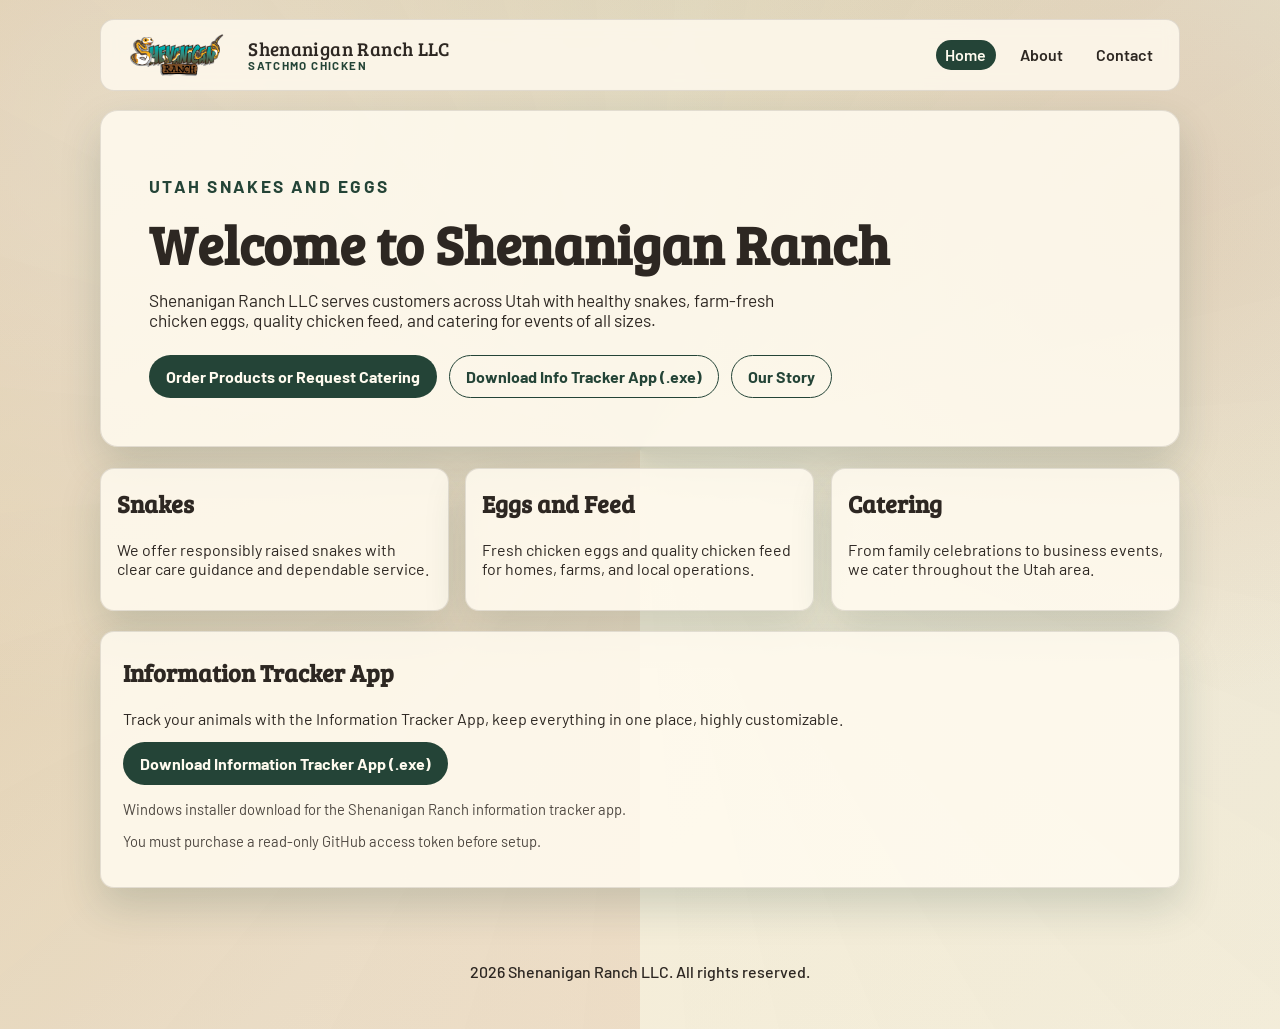
==== index.html @ bfd7d0cb "first commit" ====
<!DOCTYPE html>
<html lang="en">
  <head>
    <meta charset="UTF-8" />
    <meta name="viewport" content="width=device-width, initial-scale=1.0" />
    <meta
      name="description"
      content="Shenanigan Ranch LLC sells snakes, chicken eggs, chicken feed, provides catering, and offers an information tracker app in Utah."
    />
    <title>Shenanigan Ranch | Home</title>
    <link rel="preconnect" href="https://fonts.googleapis.com" />
    <link rel="preconnect" href="https://fonts.gstatic.com" crossorigin />
    <link
      href="https://fonts.googleapis.com/css2?family=Barlow:wght@400;500;700&family=Bree+Serif&display=swap"
      rel="stylesheet"
    />
    <link rel="icon" type="image/png" href="assets/favicon.png" />
    <link rel="stylesheet" href="css/style.css" />
  </head>
  <body>
    <div class="page-glow" aria-hidden="true"></div>
    <header class="site-header">
      <a class="brand" href="index.html" aria-label="Shenanigan Ranch home page">
        <img src="assets/banner.png" alt="Shenanigan Ranch logo banner" class="brand-logo" />
        <span class="brand-copy">
          <span class="brand-text">Shenanigan Ranch LLC</span>
          <span class="brand-slogan">Satchmo Chicken</span>
        </span>
      </a>
      <button class="menu-toggle" type="button" aria-expanded="false" aria-controls="main-nav">
        Menu
      </button>
      <nav id="main-nav" class="site-nav" aria-label="Main navigation">
        <a class="active" href="index.html">Home</a>
        <a href="about.html">About</a>
        <a href="contact.html">Contact</a>
      </nav>
    </header>

    <main>
      <section class="hero">
        <p class="eyebrow">Utah Snakes and Eggs</p>
        <h1>Welcome to Shenanigan Ranch</h1>
        <p>
          Shenanigan Ranch LLC serves customers across Utah with healthy snakes, farm-fresh
          chicken eggs, quality chicken feed, and catering for events of all sizes.
        </p>
        <div class="hero-actions">
          <a class="btn btn-primary" href="contact.html">Order Products or Request Catering</a>
          <a class="btn btn-secondary" href="downloads/ShenaniganRanchInstaller.exe" download>Download Info Tracker App (.exe)</a>
          <a class="btn btn-secondary" href="about.html">Our Story</a>
        </div>
      </section>

      <section class="cards" aria-label="Ranch highlights">
        <article class="card">
          <h2>Snakes</h2>
          <p>We offer responsibly raised snakes with clear care guidance and dependable service.</p>
        </article>
        <article class="card">
          <h2>Eggs and Feed</h2>
          <p>Fresh chicken eggs and quality chicken feed for homes, farms, and local operations.</p>
        </article>
        <article class="card">
          <h2>Catering</h2>
          <p>From family celebrations to business events, we cater throughout the Utah area.</p>
        </article>
      </section>

      <section class="app-download" aria-label="Information tracker app download">
        <h2>Information Tracker App</h2>
        <p>
          Track your animals with the Information Tracker App, keep everything in one place, highly customizable.
        </p>
        <a class="btn btn-primary" href="downloads/ShenaniganRanchInstaller.exe" download>
          Download Information Tracker App (.exe)
        </a>
        <p class="small-note">Windows installer download for the Shenanigan Ranch information tracker app.</p>
        <p class="small-note">You must purchase a read-only GitHub access token before setup.</p>
      </section>
    </main>

    <footer class="site-footer">
      <p>
        <span id="year"></span> Shenanigan Ranch LLC. All rights reserved.
      </p>
    </footer>

    <script src="js/main.js"></script>
  </body>
</html>
---- css/style.css ----
:root {
  --sand: #f3ecd7;
  --clay: #c27a53;
  --pine: #244437;
  --cream: #fffbef;
  --charcoal: #2d2722;
  --card: rgba(255, 251, 239, 0.86);
  --line: rgba(45, 39, 34, 0.12);
  --radius: 14px;
  --shadow: 0 18px 40px rgba(36, 68, 55, 0.18);
}

* {
  box-sizing: border-box;
}

body {
  margin: 0;
  min-height: 100vh;
  color: var(--charcoal);
  font-family: "Barlow", sans-serif;
  background:
    radial-gradient(circle at 10% 12%, rgba(255, 255, 255, 0.35), transparent 42%),
    radial-gradient(circle at 90% 20%, rgba(194, 122, 83, 0.18), transparent 35%),
    linear-gradient(135deg, #ecd8b5 0%, #f3ecd7 55%, #f7f0dd 100%);
}

.page-glow {
  position: fixed;
  inset: -30vmax;
  background: conic-gradient(from 180deg at 50% 50%, rgba(194, 122, 83, 0.14), rgba(36, 68, 55, 0.08), rgba(255, 255, 255, 0));
  pointer-events: none;
  animation: spin 30s linear infinite;
  z-index: -1;
}

.site-header {
  width: min(1080px, 92vw);
  margin: 1.2rem auto 0;
  padding: 0.8rem 1rem;
  border: 1px solid var(--line);
  border-radius: var(--radius);
  background: rgba(255, 251, 239, 0.82);
  backdrop-filter: blur(8px);
  display: flex;
  align-items: center;
  justify-content: space-between;
  gap: 1rem;
}

.brand {
  text-decoration: none;
  color: inherit;
  display: inline-flex;
  align-items: center;
  gap: 0.7rem;
}

.brand-copy {
  display: inline-flex;
  flex-direction: column;
  line-height: 1.1;
}

.brand-logo {
  width: 120px;
  height: 44px;
  object-fit: contain;
}

.brand-text {
  font-family: "Bree Serif", serif;
  font-size: 1.2rem;
  letter-spacing: 0.02em;
}

.brand-slogan {
  font-size: 0.72rem;
  text-transform: uppercase;
  letter-spacing: 0.12em;
  color: var(--pine);
  font-weight: 700;
}

.site-nav {
  display: flex;
  gap: 0.9rem;
}

.site-nav a {
  text-decoration: none;
  color: var(--charcoal);
  font-weight: 600;
  padding: 0.35rem 0.6rem;
  border-radius: 999px;
}

.site-nav a.active,
.site-nav a:hover,
.site-nav a:focus-visible {
  background: var(--pine);
  color: var(--cream);
}

.menu-toggle {
  display: none;
  border: 0;
  border-radius: 999px;
  padding: 0.5rem 0.85rem;
  background: var(--pine);
  color: var(--cream);
  font: inherit;
  font-weight: 600;
  cursor: pointer;
}

main {
  width: min(1080px, 92vw);
  margin: 0 auto;
  padding: 1.2rem 0 2.8rem;
}

.hero,
.page-intro {
  padding: 3rem clamp(1rem, 4vw, 3rem);
  border: 1px solid var(--line);
  border-radius: calc(var(--radius) + 4px);
  background: var(--card);
  box-shadow: var(--shadow);
  animation: liftIn 0.65s ease-out both;
}

.eyebrow {
  text-transform: uppercase;
  letter-spacing: 0.14em;
  font-weight: 700;
  color: var(--pine);
  font-size: 0.78rem;
}

h1,
h2 {
  font-family: "Bree Serif", serif;
  margin-top: 0.1rem;
}

.hero h1,
.page-intro h1 {
  font-size: clamp(2rem, 5vw, 3.4rem);
  line-height: 1.08;
  margin-bottom: 0.85rem;
}

.hero p,
.page-intro p {
  max-width: 66ch;
  font-size: 1.08rem;
}

.hero-actions {
  margin-top: 1.6rem;
  display: flex;
  gap: 0.75rem;
  flex-wrap: wrap;
}

.btn {
  text-decoration: none;
  border: 1px solid transparent;
  padding: 0.68rem 1rem;
  border-radius: 999px;
  font-weight: 700;
  display: inline-flex;
  align-items: center;
  justify-content: center;
  cursor: pointer;
}

.btn-primary {
  background: var(--pine);
  color: var(--cream);
}

.btn-secondary {
  background: transparent;
  border-color: var(--pine);
  color: var(--pine);
}

.cards,
.content-grid,
.contact-layout {
  margin-top: 1.3rem;
  display: grid;
  gap: 1rem;
}

.cards {
  grid-template-columns: repeat(3, minmax(0, 1fr));
}

.card,
.content-grid article,
.contact-form,
.contact-card {
  background: var(--card);
  border: 1px solid var(--line);
  border-radius: var(--radius);
  padding: 1rem;
  box-shadow: var(--shadow);
  animation: liftIn 0.7s ease-out both;
}

.app-download {
  margin-top: 1.3rem;
  background: var(--card);
  border: 1px solid var(--line);
  border-radius: var(--radius);
  padding: 1.4rem;
  box-shadow: var(--shadow);
  animation: liftIn 0.7s ease-out both;
}

.app-download p {
  margin-bottom: 0.9rem;
}

.content-grid {
  grid-template-columns: repeat(2, minmax(0, 1fr));
}

.contact-layout {
  grid-template-columns: 1.5fr 1fr;
  align-items: start;
}

.contact-form {
  display: grid;
  gap: 0.58rem;
}

label {
  font-weight: 700;
}

input,
textarea {
  width: 100%;
  border: 1px solid rgba(36, 68, 55, 0.26);
  border-radius: 10px;
  padding: 0.62rem;
  font: inherit;
  background: #fffdf4;
}

.small-note {
  font-size: 0.92rem;
  opacity: 0.84;
}

.site-footer {
  width: min(1080px, 92vw);
  margin: 0 auto 1.2rem;
  padding: 0.8rem 0;
  text-align: center;
  font-weight: 500;
}

@keyframes liftIn {
  from {
    opacity: 0;
    transform: translateY(12px) scale(0.99);
  }
  to {
    opacity: 1;
    transform: translateY(0) scale(1);
  }
}

@keyframes spin {
  from {
    transform: rotate(0deg);
  }
  to {
    transform: rotate(360deg);
  }
}

@media (max-width: 860px) {
  .cards,
  .content-grid,
  .contact-layout {
    grid-template-columns: 1fr;
  }

  .menu-toggle {
    display: inline-flex;
  }

  .site-nav {
    position: absolute;
    top: 82px;
    right: 4vw;
    left: 4vw;
    background: rgba(255, 251, 239, 0.97);
    border: 1px solid var(--line);
    border-radius: var(--radius);
    box-shadow: var(--shadow);
    padding: 0.7rem;
    display: none;
    flex-direction: column;
  }

  .site-nav.open {
    display: flex;
  }
}
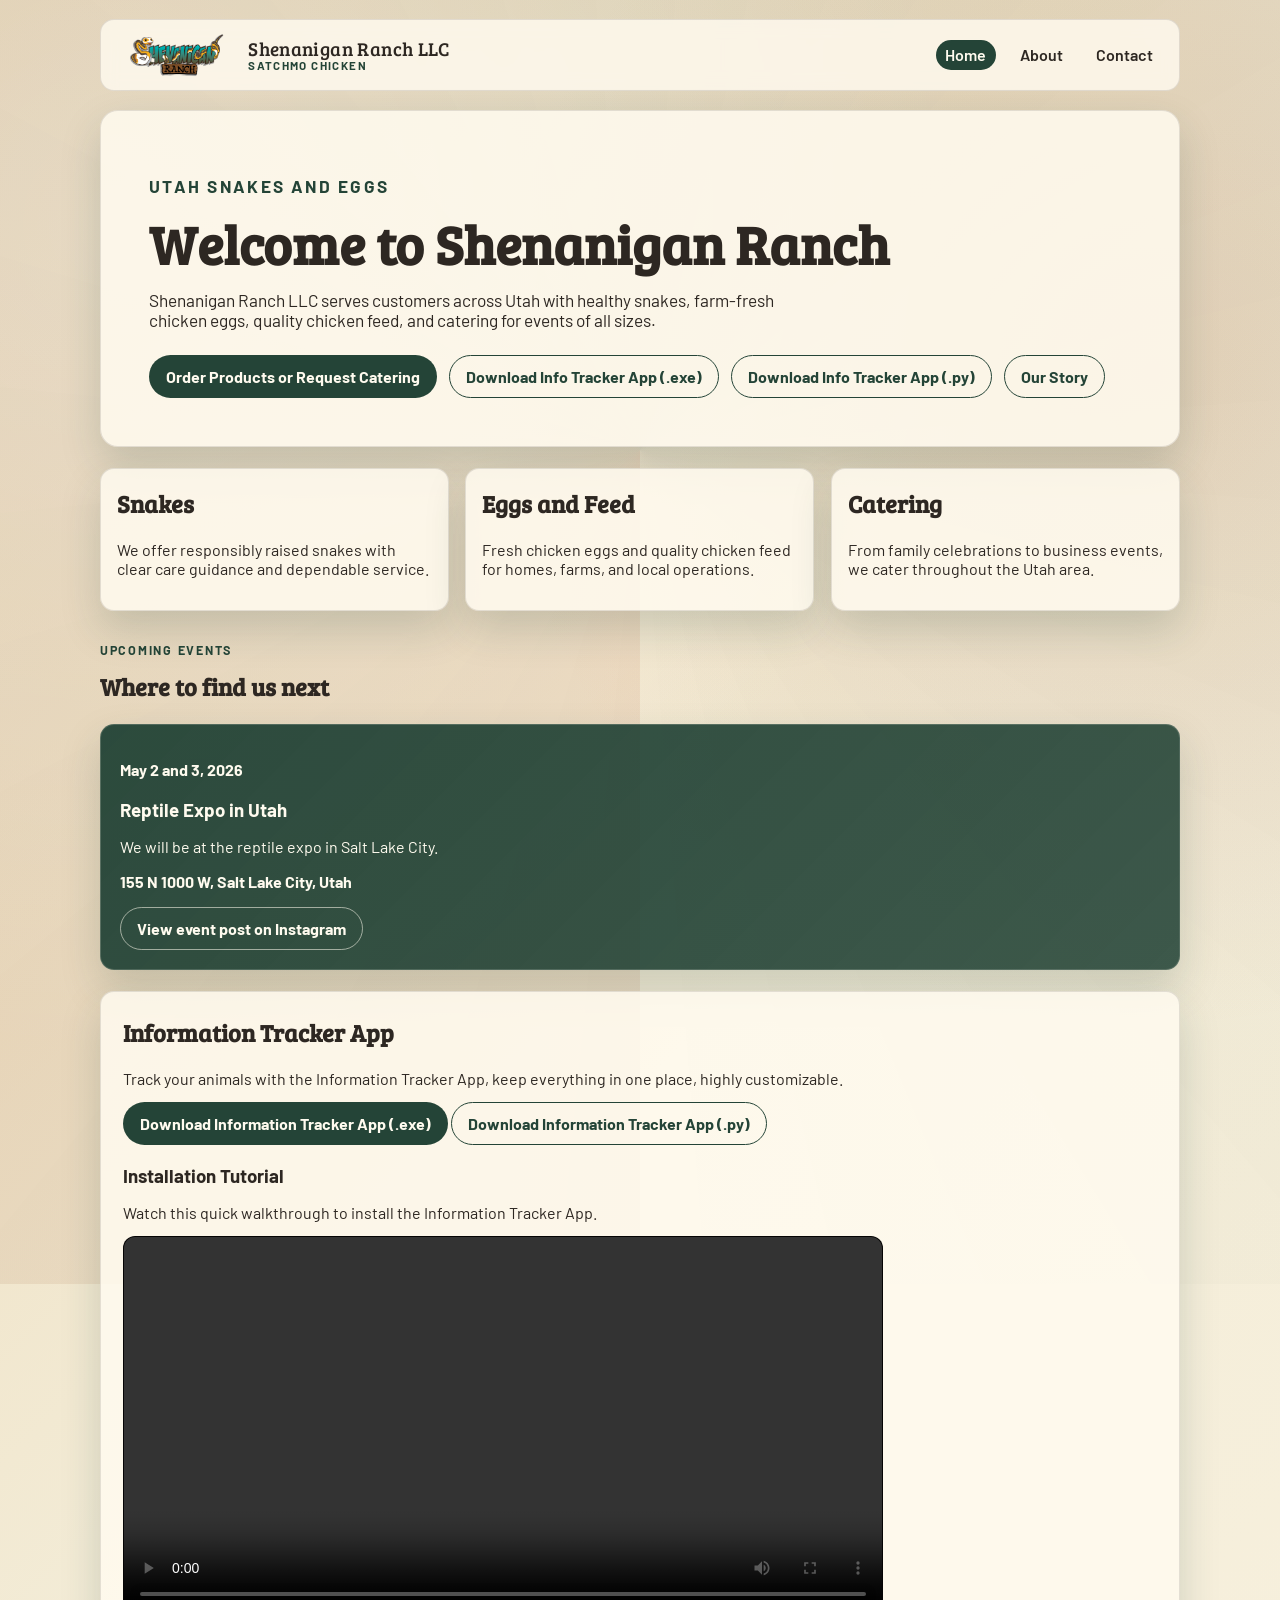
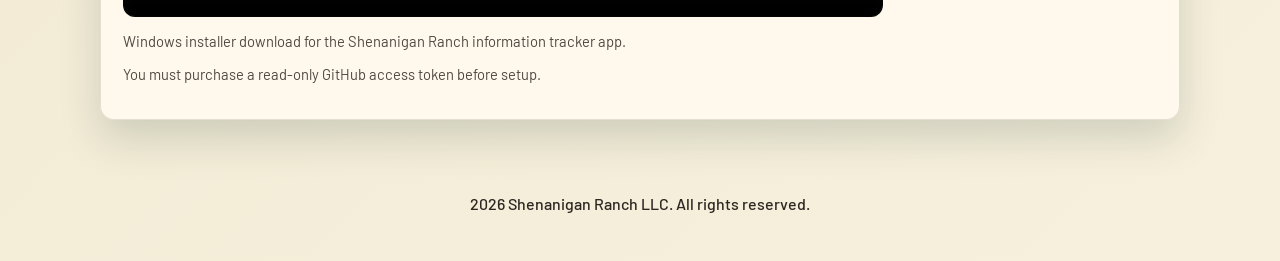
==== commit 8ac42d6b: "added tutorial video" ====
--- a/index.html
+++ b/index.html
@@ -47,7 +47,8 @@
         </p>
         <div class="hero-actions">
           <a class="btn btn-primary" href="contact.html">Order Products or Request Catering</a>
-          <a class="btn btn-secondary" href="downloads/ShenaniganRanchInstaller.exe" download>Download Info Tracker App (.exe)</a>
+          <a class="btn btn-secondary" href="https://github.com/shenanigan-ranch/information-tracker-installer/releases/latest/download/ShenaniganRanchInstaller.exe" download>Download Info Tracker App (.exe)</a>
+          <a class="btn btn-secondary" href="https://github.com/shenanigan-ranch/information-tracker-installer/releases/latest/download/installer.py" download>Download Info Tracker App (.py)</a>
           <a class="btn btn-secondary" href="about.html">Our Story</a>
         </div>
       </section>
@@ -67,14 +68,46 @@
         </article>
       </section>
 
+      <section class="events-section" aria-label="Upcoming events">
+        <div class="events-header">
+          <p class="eyebrow">Upcoming Events</p>
+          <h2>Where to find us next</h2>
+        </div>
+        <article class="event-card">
+          <p class="event-date">May 2 and 3, 2026</p>
+          <h3>Reptile Expo in Utah</h3>
+          <p>We will be at the reptile expo in Salt Lake City.</p>
+          <p class="event-location">155 N 1000 W, Salt Lake City, Utah</p>
+          <a
+            class="btn btn-secondary"
+            href="https://www.instagram.com/p/DXA5m6sjq0T/?utm_source=ig_web_copy_link&igsh=MzRlODBiNWFlZA=="
+            target="_blank"
+            rel="noreferrer"
+          >
+            View event post on Instagram
+          </a>
+        </article>
+      </section>
+
       <section class="app-download" aria-label="Information tracker app download">
         <h2>Information Tracker App</h2>
         <p>
           Track your animals with the Information Tracker App, keep everything in one place, highly customizable.
         </p>
-        <a class="btn btn-primary" href="downloads/ShenaniganRanchInstaller.exe" download>
+        <a class="btn btn-primary" href="https://github.com/shenanigan-ranch/information-tracker-installer/releases/latest/download/ShenaniganRanchInstaller.exe" download>
           Download Information Tracker App (.exe)
         </a>
+        <a class="btn btn-secondary" href="https://github.com/shenanigan-ranch/information-tracker-installer/releases/latest/download/installer.py" download>
+          Download Information Tracker App (.py)
+        </a>
+        <div class="tutorial-video-block">
+          <h3>Installation Tutorial</h3>
+          <p>Watch this quick walkthrough to install the Information Tracker App.</p>
+          <video class="tutorial-video" controls preload="metadata">
+            <source src="assets/installation_tutorial.mp4" type="video/mp4" />
+            Your browser does not support the video tag.
+          </video>
+        </div>
         <p class="small-note">Windows installer download for the Shenanigan Ranch information tracker app.</p>
         <p class="small-note">You must purchase a read-only GitHub access token before setup.</p>
       </section>
@@ -85,7 +118,6 @@
         <span id="year"></span> Shenanigan Ranch LLC. All rights reserved.
       </p>
     </footer>
-
     <script src="js/main.js"></script>
   </body>
 </html>
--- a/css/style.css
+++ b/css/style.css
@@ -195,6 +195,41 @@
   gap: 1rem;
 }
 
+.events-section {
+  margin-top: 1.3rem;
+  display: grid;
+  gap: 1rem;
+}
+
+.events-header h2,
+.event-card h3 {
+  margin-bottom: 0.35rem;
+}
+
+.event-card {
+  background: linear-gradient(135deg, rgba(36, 68, 55, 0.96), rgba(36, 68, 55, 0.88));
+  color: var(--cream);
+  border: 1px solid rgba(255, 251, 239, 0.16);
+  border-radius: var(--radius);
+  padding: 1.2rem;
+  box-shadow: var(--shadow);
+  animation: liftIn 0.7s ease-out both;
+}
+
+.event-card .btn-secondary {
+  border-color: rgba(255, 251, 239, 0.55);
+  color: var(--cream);
+}
+
+.event-date,
+.event-location {
+  font-weight: 700;
+}
+
+.event-card p:last-of-type {
+  margin-bottom: 1rem;
+}
+
 .cards {
   grid-template-columns: repeat(3, minmax(0, 1fr));
 }
@@ -223,6 +258,22 @@
 
 .app-download p {
   margin-bottom: 0.9rem;
+}
+
+.tutorial-video-block {
+  margin-top: 1.1rem;
+}
+
+.tutorial-video-block h3 {
+  margin-bottom: 0.45rem;
+}
+
+.tutorial-video {
+  display: block;
+  width: min(100%, 760px);
+  border-radius: 12px;
+  border: 1px solid var(--line);
+  background: #000;
 }
 
 .content-grid {
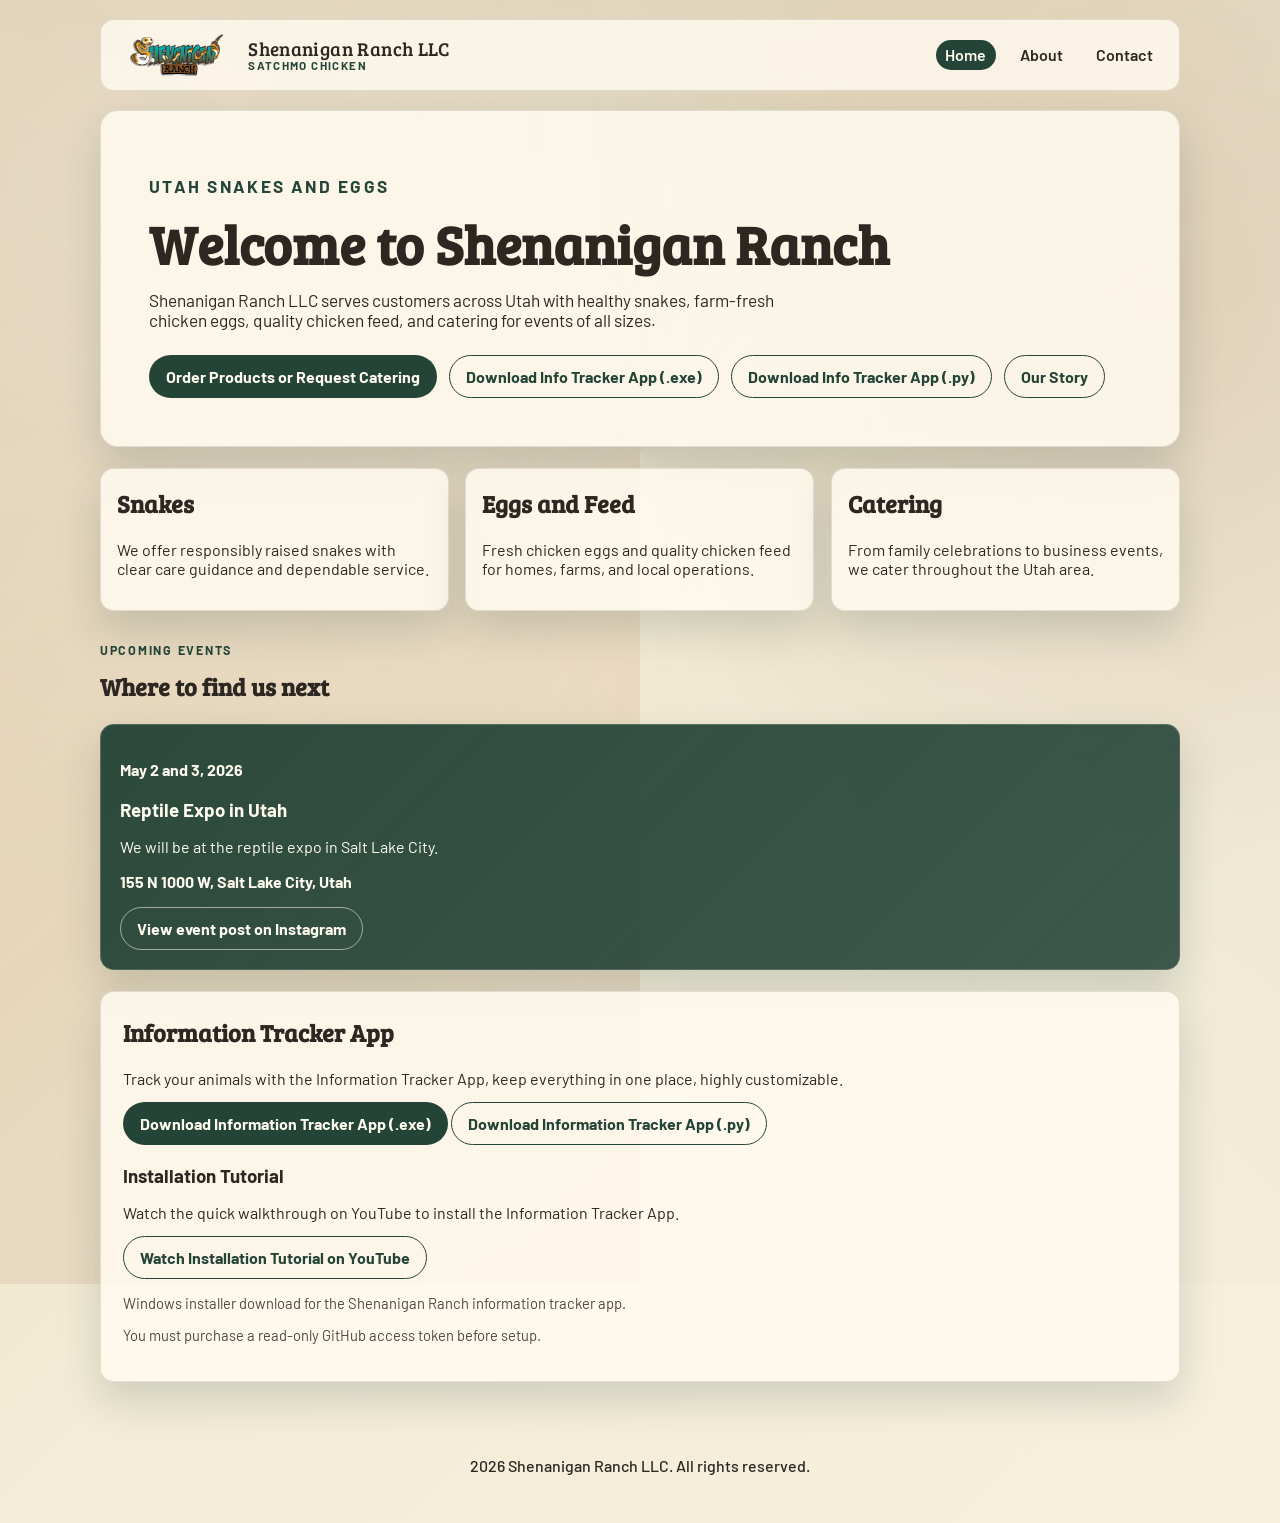
==== commit d0a27b62: "made video a youtube link" ====
--- a/index.html
+++ b/index.html
@@ -102,11 +102,15 @@
         </a>
         <div class="tutorial-video-block">
           <h3>Installation Tutorial</h3>
-          <p>Watch this quick walkthrough to install the Information Tracker App.</p>
-          <video class="tutorial-video" controls preload="metadata">
-            <source src="assets/installation_tutorial.mp4" type="video/mp4" />
-            Your browser does not support the video tag.
-          </video>
+          <p>Watch the quick walkthrough on YouTube to install the Information Tracker App.</p>
+          <a
+            class="btn btn-secondary"
+            href="https://www.youtube.com/watch?v=YOUR_VIDEO_ID"
+            target="_blank"
+            rel="noreferrer"
+          >
+            Watch Installation Tutorial on YouTube
+          </a>
         </div>
         <p class="small-note">Windows installer download for the Shenanigan Ranch information tracker app.</p>
         <p class="small-note">You must purchase a read-only GitHub access token before setup.</p>
--- a/css/style.css
+++ b/css/style.css
@@ -268,14 +268,6 @@
   margin-bottom: 0.45rem;
 }
 
-.tutorial-video {
-  display: block;
-  width: min(100%, 760px);
-  border-radius: 12px;
-  border: 1px solid var(--line);
-  background: #000;
-}
-
 .content-grid {
   grid-template-columns: repeat(2, minmax(0, 1fr));
 }
